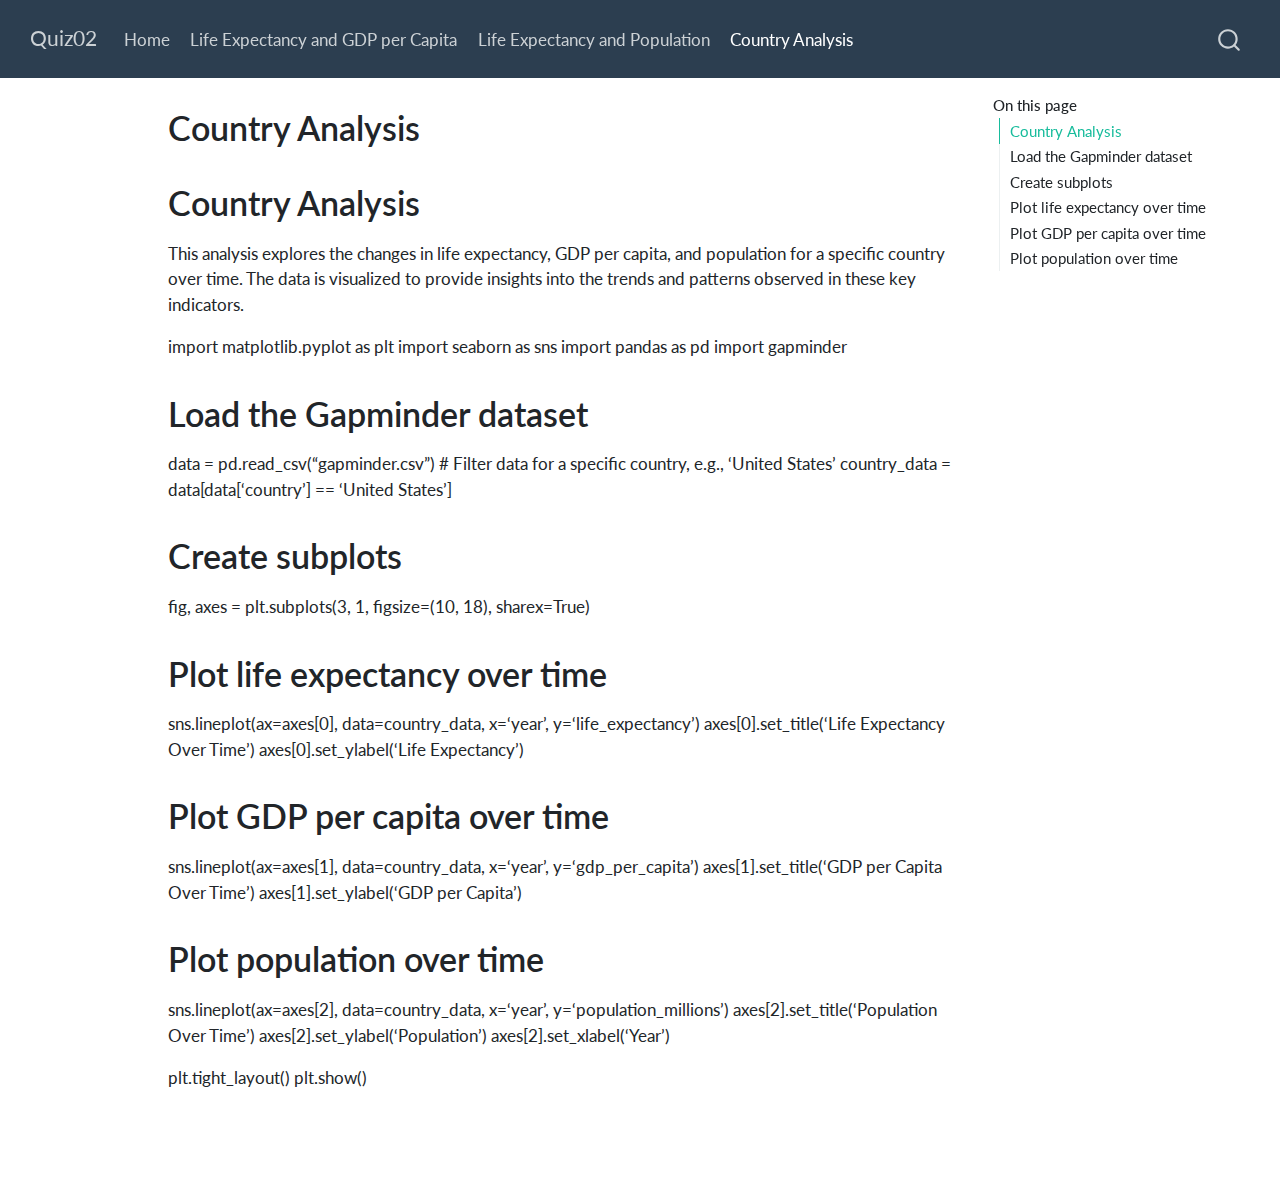
==== docs/country.html @ c053fc92 "Initial creation of website" ====
<!DOCTYPE html>
<html xmlns="http://www.w3.org/1999/xhtml" lang="en" xml:lang="en"><head>

<meta charset="utf-8">
<meta name="generator" content="quarto-1.5.57">

<meta name="viewport" content="width=device-width, initial-scale=1.0, user-scalable=yes">


<title>Country Analysis – Quiz02</title>
<style>
code{white-space: pre-wrap;}
span.smallcaps{font-variant: small-caps;}
div.columns{display: flex; gap: min(4vw, 1.5em);}
div.column{flex: auto; overflow-x: auto;}
div.hanging-indent{margin-left: 1.5em; text-indent: -1.5em;}
ul.task-list{list-style: none;}
ul.task-list li input[type="checkbox"] {
  width: 0.8em;
  margin: 0 0.8em 0.2em -1em; /* quarto-specific, see https://github.com/quarto-dev/quarto-cli/issues/4556 */ 
  vertical-align: middle;
}
</style>


<script src="site_libs/quarto-nav/quarto-nav.js"></script>
<script src="site_libs/quarto-nav/headroom.min.js"></script>
<script src="site_libs/clipboard/clipboard.min.js"></script>
<script src="site_libs/quarto-search/autocomplete.umd.js"></script>
<script src="site_libs/quarto-search/fuse.min.js"></script>
<script src="site_libs/quarto-search/quarto-search.js"></script>
<meta name="quarto:offset" content="./">
<script src="site_libs/quarto-html/quarto.js"></script>
<script src="site_libs/quarto-html/popper.min.js"></script>
<script src="site_libs/quarto-html/tippy.umd.min.js"></script>
<script src="site_libs/quarto-html/anchor.min.js"></script>
<link href="site_libs/quarto-html/tippy.css" rel="stylesheet">
<link href="site_libs/quarto-html/quarto-syntax-highlighting.css" rel="stylesheet" id="quarto-text-highlighting-styles">
<script src="site_libs/bootstrap/bootstrap.min.js"></script>
<link href="site_libs/bootstrap/bootstrap-icons.css" rel="stylesheet">
<link href="site_libs/bootstrap/bootstrap.min.css" rel="stylesheet" id="quarto-bootstrap" data-mode="light">
<script id="quarto-search-options" type="application/json">{
  "location": "navbar",
  "copy-button": false,
  "collapse-after": 3,
  "panel-placement": "end",
  "type": "overlay",
  "limit": 50,
  "keyboard-shortcut": [
    "f",
    "/",
    "s"
  ],
  "show-item-context": false,
  "language": {
    "search-no-results-text": "No results",
    "search-matching-documents-text": "matching documents",
    "search-copy-link-title": "Copy link to search",
    "search-hide-matches-text": "Hide additional matches",
    "search-more-match-text": "more match in this document",
    "search-more-matches-text": "more matches in this document",
    "search-clear-button-title": "Clear",
    "search-text-placeholder": "",
    "search-detached-cancel-button-title": "Cancel",
    "search-submit-button-title": "Submit",
    "search-label": "Search"
  }
}</script>


<link rel="stylesheet" href="styles.css">
</head>

<body class="nav-fixed">

<div id="quarto-search-results"></div>
  <header id="quarto-header" class="headroom fixed-top">
    <nav class="navbar navbar-expand-lg " data-bs-theme="dark">
      <div class="navbar-container container-fluid">
      <div class="navbar-brand-container mx-auto">
    <a class="navbar-brand" href="./index.html">
    <span class="navbar-title">Quiz02</span>
    </a>
  </div>
            <div id="quarto-search" class="" title="Search"></div>
          <button class="navbar-toggler" type="button" data-bs-toggle="collapse" data-bs-target="#navbarCollapse" aria-controls="navbarCollapse" role="menu" aria-expanded="false" aria-label="Toggle navigation" onclick="if (window.quartoToggleHeadroom) { window.quartoToggleHeadroom(); }">
  <span class="navbar-toggler-icon"></span>
</button>
          <div class="collapse navbar-collapse" id="navbarCollapse">
            <ul class="navbar-nav navbar-nav-scroll me-auto">
  <li class="nav-item">
    <a class="nav-link" href="./index.html"> 
<span class="menu-text">Home</span></a>
  </li>  
  <li class="nav-item">
    <a class="nav-link" href="./life-gdp.html"> 
<span class="menu-text">Life Expectancy and GDP per Capita</span></a>
  </li>  
  <li class="nav-item">
    <a class="nav-link" href="./life-population.html"> 
<span class="menu-text">Life Expectancy and Population</span></a>
  </li>  
  <li class="nav-item">
    <a class="nav-link active" href="./country.html" aria-current="page"> 
<span class="menu-text">Country Analysis</span></a>
  </li>  
</ul>
          </div> <!-- /navcollapse -->
            <div class="quarto-navbar-tools">
</div>
      </div> <!-- /container-fluid -->
    </nav>
</header>
<!-- content -->
<div id="quarto-content" class="quarto-container page-columns page-rows-contents page-layout-article page-navbar">
<!-- sidebar -->
<!-- margin-sidebar -->
    <div id="quarto-margin-sidebar" class="sidebar margin-sidebar">
        <nav id="TOC" role="doc-toc" class="toc-active">
    <h2 id="toc-title">On this page</h2>
   
  <ul>
  <li><a href="#country-analysis" id="toc-country-analysis" class="nav-link active" data-scroll-target="#country-analysis">Country Analysis</a></li>
  <li><a href="#load-the-gapminder-dataset" id="toc-load-the-gapminder-dataset" class="nav-link" data-scroll-target="#load-the-gapminder-dataset">Load the Gapminder dataset</a></li>
  <li><a href="#create-subplots" id="toc-create-subplots" class="nav-link" data-scroll-target="#create-subplots">Create subplots</a></li>
  <li><a href="#plot-life-expectancy-over-time" id="toc-plot-life-expectancy-over-time" class="nav-link" data-scroll-target="#plot-life-expectancy-over-time">Plot life expectancy over time</a></li>
  <li><a href="#plot-gdp-per-capita-over-time" id="toc-plot-gdp-per-capita-over-time" class="nav-link" data-scroll-target="#plot-gdp-per-capita-over-time">Plot GDP per capita over time</a></li>
  <li><a href="#plot-population-over-time" id="toc-plot-population-over-time" class="nav-link" data-scroll-target="#plot-population-over-time">Plot population over time</a></li>
  </ul>
</nav>
    </div>
<!-- main -->
<main class="content" id="quarto-document-content">

<header id="title-block-header" class="quarto-title-block default">
<div class="quarto-title">
<h1 class="title">Country Analysis</h1>
</div>



<div class="quarto-title-meta">

    
  
    
  </div>
  


</header>


<section id="country-analysis" class="level1">
<h1>Country Analysis</h1>
<p>This analysis explores the changes in life expectancy, GDP per capita, and population for a specific country over time. The data is visualized to provide insights into the trends and patterns observed in these key indicators.</p>
<p>import matplotlib.pyplot as plt import seaborn as sns import pandas as pd import gapminder</p>
</section>
<section id="load-the-gapminder-dataset" class="level1">
<h1>Load the Gapminder dataset</h1>
<p>data = pd.read_csv(“gapminder.csv”) # Filter data for a specific country, e.g., ‘United States’ country_data = data[data[‘country’] == ‘United States’]</p>
</section>
<section id="create-subplots" class="level1">
<h1>Create subplots</h1>
<p>fig, axes = plt.subplots(3, 1, figsize=(10, 18), sharex=True)</p>
</section>
<section id="plot-life-expectancy-over-time" class="level1">
<h1>Plot life expectancy over time</h1>
<p>sns.lineplot(ax=axes[0], data=country_data, x=‘year’, y=‘life_expectancy’) axes[0].set_title(‘Life Expectancy Over Time’) axes[0].set_ylabel(‘Life Expectancy’)</p>
</section>
<section id="plot-gdp-per-capita-over-time" class="level1">
<h1>Plot GDP per capita over time</h1>
<p>sns.lineplot(ax=axes[1], data=country_data, x=‘year’, y=‘gdp_per_capita’) axes[1].set_title(‘GDP per Capita Over Time’) axes[1].set_ylabel(‘GDP per Capita’)</p>
</section>
<section id="plot-population-over-time" class="level1">
<h1>Plot population over time</h1>
<p>sns.lineplot(ax=axes[2], data=country_data, x=‘year’, y=‘population_millions’) axes[2].set_title(‘Population Over Time’) axes[2].set_ylabel(‘Population’) axes[2].set_xlabel(‘Year’)</p>
<p>plt.tight_layout() plt.show()</p>


</section>

</main> <!-- /main -->
<script id="quarto-html-after-body" type="application/javascript">
window.document.addEventListener("DOMContentLoaded", function (event) {
  const toggleBodyColorMode = (bsSheetEl) => {
    const mode = bsSheetEl.getAttribute("data-mode");
    const bodyEl = window.document.querySelector("body");
    if (mode === "dark") {
      bodyEl.classList.add("quarto-dark");
      bodyEl.classList.remove("quarto-light");
    } else {
      bodyEl.classList.add("quarto-light");
      bodyEl.classList.remove("quarto-dark");
    }
  }
  const toggleBodyColorPrimary = () => {
    const bsSheetEl = window.document.querySelector("link#quarto-bootstrap");
    if (bsSheetEl) {
      toggleBodyColorMode(bsSheetEl);
    }
  }
  toggleBodyColorPrimary();  
  const icon = "";
  const anchorJS = new window.AnchorJS();
  anchorJS.options = {
    placement: 'right',
    icon: icon
  };
  anchorJS.add('.anchored');
  const isCodeAnnotation = (el) => {
    for (const clz of el.classList) {
      if (clz.startsWith('code-annotation-')) {                     
        return true;
      }
    }
    return false;
  }
  const onCopySuccess = function(e) {
    // button target
    const button = e.trigger;
    // don't keep focus
    button.blur();
    // flash "checked"
    button.classList.add('code-copy-button-checked');
    var currentTitle = button.getAttribute("title");
    button.setAttribute("title", "Copied!");
    let tooltip;
    if (window.bootstrap) {
      button.setAttribute("data-bs-toggle", "tooltip");
      button.setAttribute("data-bs-placement", "left");
      button.setAttribute("data-bs-title", "Copied!");
      tooltip = new bootstrap.Tooltip(button, 
        { trigger: "manual", 
          customClass: "code-copy-button-tooltip",
          offset: [0, -8]});
      tooltip.show();    
    }
    setTimeout(function() {
      if (tooltip) {
        tooltip.hide();
        button.removeAttribute("data-bs-title");
        button.removeAttribute("data-bs-toggle");
        button.removeAttribute("data-bs-placement");
      }
      button.setAttribute("title", currentTitle);
      button.classList.remove('code-copy-button-checked');
    }, 1000);
    // clear code selection
    e.clearSelection();
  }
  const getTextToCopy = function(trigger) {
      const codeEl = trigger.previousElementSibling.cloneNode(true);
      for (const childEl of codeEl.children) {
        if (isCodeAnnotation(childEl)) {
          childEl.remove();
        }
      }
      return codeEl.innerText;
  }
  const clipboard = new window.ClipboardJS('.code-copy-button:not([data-in-quarto-modal])', {
    text: getTextToCopy
  });
  clipboard.on('success', onCopySuccess);
  if (window.document.getElementById('quarto-embedded-source-code-modal')) {
    // For code content inside modals, clipBoardJS needs to be initialized with a container option
    // TODO: Check when it could be a function (https://github.com/zenorocha/clipboard.js/issues/860)
    const clipboardModal = new window.ClipboardJS('.code-copy-button[data-in-quarto-modal]', {
      text: getTextToCopy,
      container: window.document.getElementById('quarto-embedded-source-code-modal')
    });
    clipboardModal.on('success', onCopySuccess);
  }
    var localhostRegex = new RegExp(/^(?:http|https):\/\/localhost\:?[0-9]*\//);
    var mailtoRegex = new RegExp(/^mailto:/);
      var filterRegex = new RegExp('/' + window.location.host + '/');
    var isInternal = (href) => {
        return filterRegex.test(href) || localhostRegex.test(href) || mailtoRegex.test(href);
    }
    // Inspect non-navigation links and adorn them if external
 	var links = window.document.querySelectorAll('a[href]:not(.nav-link):not(.navbar-brand):not(.toc-action):not(.sidebar-link):not(.sidebar-item-toggle):not(.pagination-link):not(.no-external):not([aria-hidden]):not(.dropdown-item):not(.quarto-navigation-tool):not(.about-link)');
    for (var i=0; i<links.length; i++) {
      const link = links[i];
      if (!isInternal(link.href)) {
        // undo the damage that might have been done by quarto-nav.js in the case of
        // links that we want to consider external
        if (link.dataset.originalHref !== undefined) {
          link.href = link.dataset.originalHref;
        }
      }
    }
  function tippyHover(el, contentFn, onTriggerFn, onUntriggerFn) {
    const config = {
      allowHTML: true,
      maxWidth: 500,
      delay: 100,
      arrow: false,
      appendTo: function(el) {
          return el.parentElement;
      },
      interactive: true,
      interactiveBorder: 10,
      theme: 'quarto',
      placement: 'bottom-start',
    };
    if (contentFn) {
      config.content = contentFn;
    }
    if (onTriggerFn) {
      config.onTrigger = onTriggerFn;
    }
    if (onUntriggerFn) {
      config.onUntrigger = onUntriggerFn;
    }
    window.tippy(el, config); 
  }
  const noterefs = window.document.querySelectorAll('a[role="doc-noteref"]');
  for (var i=0; i<noterefs.length; i++) {
    const ref = noterefs[i];
    tippyHover(ref, function() {
      // use id or data attribute instead here
      let href = ref.getAttribute('data-footnote-href') || ref.getAttribute('href');
      try { href = new URL(href).hash; } catch {}
      const id = href.replace(/^#\/?/, "");
      const note = window.document.getElementById(id);
      if (note) {
        return note.innerHTML;
      } else {
        return "";
      }
    });
  }
  const xrefs = window.document.querySelectorAll('a.quarto-xref');
  const processXRef = (id, note) => {
    // Strip column container classes
    const stripColumnClz = (el) => {
      el.classList.remove("page-full", "page-columns");
      if (el.children) {
        for (const child of el.children) {
          stripColumnClz(child);
        }
      }
    }
    stripColumnClz(note)
    if (id === null || id.startsWith('sec-')) {
      // Special case sections, only their first couple elements
      const container = document.createElement("div");
      if (note.children && note.children.length > 2) {
        container.appendChild(note.children[0].cloneNode(true));
        for (let i = 1; i < note.children.length; i++) {
          const child = note.children[i];
          if (child.tagName === "P" && child.innerText === "") {
            continue;
          } else {
            container.appendChild(child.cloneNode(true));
            break;
          }
        }
        if (window.Quarto?.typesetMath) {
          window.Quarto.typesetMath(container);
        }
        return container.innerHTML
      } else {
        if (window.Quarto?.typesetMath) {
          window.Quarto.typesetMath(note);
        }
        return note.innerHTML;
      }
    } else {
      // Remove any anchor links if they are present
      const anchorLink = note.querySelector('a.anchorjs-link');
      if (anchorLink) {
        anchorLink.remove();
      }
      if (window.Quarto?.typesetMath) {
        window.Quarto.typesetMath(note);
      }
      // TODO in 1.5, we should make sure this works without a callout special case
      if (note.classList.contains("callout")) {
        return note.outerHTML;
      } else {
        return note.innerHTML;
      }
    }
  }
  for (var i=0; i<xrefs.length; i++) {
    const xref = xrefs[i];
    tippyHover(xref, undefined, function(instance) {
      instance.disable();
      let url = xref.getAttribute('href');
      let hash = undefined; 
      if (url.startsWith('#')) {
        hash = url;
      } else {
        try { hash = new URL(url).hash; } catch {}
      }
      if (hash) {
        const id = hash.replace(/^#\/?/, "");
        const note = window.document.getElementById(id);
        if (note !== null) {
          try {
            const html = processXRef(id, note.cloneNode(true));
            instance.setContent(html);
          } finally {
            instance.enable();
            instance.show();
          }
        } else {
          // See if we can fetch this
          fetch(url.split('#')[0])
          .then(res => res.text())
          .then(html => {
            const parser = new DOMParser();
            const htmlDoc = parser.parseFromString(html, "text/html");
            const note = htmlDoc.getElementById(id);
            if (note !== null) {
              const html = processXRef(id, note);
              instance.setContent(html);
            } 
          }).finally(() => {
            instance.enable();
            instance.show();
          });
        }
      } else {
        // See if we can fetch a full url (with no hash to target)
        // This is a special case and we should probably do some content thinning / targeting
        fetch(url)
        .then(res => res.text())
        .then(html => {
          const parser = new DOMParser();
          const htmlDoc = parser.parseFromString(html, "text/html");
          const note = htmlDoc.querySelector('main.content');
          if (note !== null) {
            // This should only happen for chapter cross references
            // (since there is no id in the URL)
            // remove the first header
            if (note.children.length > 0 && note.children[0].tagName === "HEADER") {
              note.children[0].remove();
            }
            const html = processXRef(null, note);
            instance.setContent(html);
          } 
        }).finally(() => {
          instance.enable();
          instance.show();
        });
      }
    }, function(instance) {
    });
  }
      let selectedAnnoteEl;
      const selectorForAnnotation = ( cell, annotation) => {
        let cellAttr = 'data-code-cell="' + cell + '"';
        let lineAttr = 'data-code-annotation="' +  annotation + '"';
        const selector = 'span[' + cellAttr + '][' + lineAttr + ']';
        return selector;
      }
      const selectCodeLines = (annoteEl) => {
        const doc = window.document;
        const targetCell = annoteEl.getAttribute("data-target-cell");
        const targetAnnotation = annoteEl.getAttribute("data-target-annotation");
        const annoteSpan = window.document.querySelector(selectorForAnnotation(targetCell, targetAnnotation));
        const lines = annoteSpan.getAttribute("data-code-lines").split(",");
        const lineIds = lines.map((line) => {
          return targetCell + "-" + line;
        })
        let top = null;
        let height = null;
        let parent = null;
        if (lineIds.length > 0) {
            //compute the position of the single el (top and bottom and make a div)
            const el = window.document.getElementById(lineIds[0]);
            top = el.offsetTop;
            height = el.offsetHeight;
            parent = el.parentElement.parentElement;
          if (lineIds.length > 1) {
            const lastEl = window.document.getElementById(lineIds[lineIds.length - 1]);
            const bottom = lastEl.offsetTop + lastEl.offsetHeight;
            height = bottom - top;
          }
          if (top !== null && height !== null && parent !== null) {
            // cook up a div (if necessary) and position it 
            let div = window.document.getElementById("code-annotation-line-highlight");
            if (div === null) {
              div = window.document.createElement("div");
              div.setAttribute("id", "code-annotation-line-highlight");
              div.style.position = 'absolute';
              parent.appendChild(div);
            }
            div.style.top = top - 2 + "px";
            div.style.height = height + 4 + "px";
            div.style.left = 0;
            let gutterDiv = window.document.getElementById("code-annotation-line-highlight-gutter");
            if (gutterDiv === null) {
              gutterDiv = window.document.createElement("div");
              gutterDiv.setAttribute("id", "code-annotation-line-highlight-gutter");
              gutterDiv.style.position = 'absolute';
              const codeCell = window.document.getElementById(targetCell);
              const gutter = codeCell.querySelector('.code-annotation-gutter');
              gutter.appendChild(gutterDiv);
            }
            gutterDiv.style.top = top - 2 + "px";
            gutterDiv.style.height = height + 4 + "px";
          }
          selectedAnnoteEl = annoteEl;
        }
      };
      const unselectCodeLines = () => {
        const elementsIds = ["code-annotation-line-highlight", "code-annotation-line-highlight-gutter"];
        elementsIds.forEach((elId) => {
          const div = window.document.getElementById(elId);
          if (div) {
            div.remove();
          }
        });
        selectedAnnoteEl = undefined;
      };
        // Handle positioning of the toggle
    window.addEventListener(
      "resize",
      throttle(() => {
        elRect = undefined;
        if (selectedAnnoteEl) {
          selectCodeLines(selectedAnnoteEl);
        }
      }, 10)
    );
    function throttle(fn, ms) {
    let throttle = false;
    let timer;
      return (...args) => {
        if(!throttle) { // first call gets through
            fn.apply(this, args);
            throttle = true;
        } else { // all the others get throttled
            if(timer) clearTimeout(timer); // cancel #2
            timer = setTimeout(() => {
              fn.apply(this, args);
              timer = throttle = false;
            }, ms);
        }
      };
    }
      // Attach click handler to the DT
      const annoteDls = window.document.querySelectorAll('dt[data-target-cell]');
      for (const annoteDlNode of annoteDls) {
        annoteDlNode.addEventListener('click', (event) => {
          const clickedEl = event.target;
          if (clickedEl !== selectedAnnoteEl) {
            unselectCodeLines();
            const activeEl = window.document.querySelector('dt[data-target-cell].code-annotation-active');
            if (activeEl) {
              activeEl.classList.remove('code-annotation-active');
            }
            selectCodeLines(clickedEl);
            clickedEl.classList.add('code-annotation-active');
          } else {
            // Unselect the line
            unselectCodeLines();
            clickedEl.classList.remove('code-annotation-active');
          }
        });
      }
  const findCites = (el) => {
    const parentEl = el.parentElement;
    if (parentEl) {
      const cites = parentEl.dataset.cites;
      if (cites) {
        return {
          el,
          cites: cites.split(' ')
        };
      } else {
        return findCites(el.parentElement)
      }
    } else {
      return undefined;
    }
  };
  var bibliorefs = window.document.querySelectorAll('a[role="doc-biblioref"]');
  for (var i=0; i<bibliorefs.length; i++) {
    const ref = bibliorefs[i];
    const citeInfo = findCites(ref);
    if (citeInfo) {
      tippyHover(citeInfo.el, function() {
        var popup = window.document.createElement('div');
        citeInfo.cites.forEach(function(cite) {
          var citeDiv = window.document.createElement('div');
          citeDiv.classList.add('hanging-indent');
          citeDiv.classList.add('csl-entry');
          var biblioDiv = window.document.getElementById('ref-' + cite);
          if (biblioDiv) {
            citeDiv.innerHTML = biblioDiv.innerHTML;
          }
          popup.appendChild(citeDiv);
        });
        return popup.innerHTML;
      });
    }
  }
});
</script>
</div> <!-- /content -->




</body></html>
---- docs/site_libs/quarto-html/tippy.css ----
.tippy-box[data-animation=fade][data-state=hidden]{opacity:0}[data-tippy-root]{max-width:calc(100vw - 10px)}.tippy-box{position:relative;background-color:#333;color:#fff;border-radius:4px;font-size:14px;line-height:1.4;white-space:normal;outline:0;transition-property:transform,visibility,opacity}.tippy-box[data-placement^=top]>.tippy-arrow{bottom:0}.tippy-box[data-placement^=top]>.tippy-arrow:before{bottom:-7px;left:0;border-width:8px 8px 0;border-top-color:initial;transform-origin:center top}.tippy-box[data-placement^=bottom]>.tippy-arrow{top:0}.tippy-box[data-placement^=bottom]>.tippy-arrow:before{top:-7px;left:0;border-width:0 8px 8px;border-bottom-color:initial;transform-origin:center bottom}.tippy-box[data-placement^=left]>.tippy-arrow{right:0}.tippy-box[data-placement^=left]>.tippy-arrow:before{border-width:8px 0 8px 8px;border-left-color:initial;right:-7px;transform-origin:center left}.tippy-box[data-placement^=right]>.tippy-arrow{left:0}.tippy-box[data-placement^=right]>.tippy-arrow:before{left:-7px;border-width:8px 8px 8px 0;border-right-color:initial;transform-origin:center right}.tippy-box[data-inertia][data-state=visible]{transition-timing-function:cubic-bezier(.54,1.5,.38,1.11)}.tippy-arrow{width:16px;height:16px;color:#333}.tippy-arrow:before{content:"";position:absolute;border-color:transparent;border-style:solid}.tippy-content{position:relative;padding:5px 9px;z-index:1}
---- docs/site_libs/quarto-html/quarto-syntax-highlighting.css ----
/* quarto syntax highlight colors */
:root {
  --quarto-hl-ot-color: #003B4F;
  --quarto-hl-at-color: #657422;
  --quarto-hl-ss-color: #20794D;
  --quarto-hl-an-color: #5E5E5E;
  --quarto-hl-fu-color: #4758AB;
  --quarto-hl-st-color: #20794D;
  --quarto-hl-cf-color: #003B4F;
  --quarto-hl-op-color: #5E5E5E;
  --quarto-hl-er-color: #AD0000;
  --quarto-hl-bn-color: #AD0000;
  --quarto-hl-al-color: #AD0000;
  --quarto-hl-va-color: #111111;
  --quarto-hl-bu-color: inherit;
  --quarto-hl-ex-color: inherit;
  --quarto-hl-pp-color: #AD0000;
  --quarto-hl-in-color: #5E5E5E;
  --quarto-hl-vs-color: #20794D;
  --quarto-hl-wa-color: #5E5E5E;
  --quarto-hl-do-color: #5E5E5E;
  --quarto-hl-im-color: #00769E;
  --quarto-hl-ch-color: #20794D;
  --quarto-hl-dt-color: #AD0000;
  --quarto-hl-fl-color: #AD0000;
  --quarto-hl-co-color: #5E5E5E;
  --quarto-hl-cv-color: #5E5E5E;
  --quarto-hl-cn-color: #8f5902;
  --quarto-hl-sc-color: #5E5E5E;
  --quarto-hl-dv-color: #AD0000;
  --quarto-hl-kw-color: #003B4F;
}

/* other quarto variables */
:root {
  --quarto-font-monospace: SFMono-Regular, Menlo, Monaco, Consolas, "Liberation Mono", "Courier New", monospace;
}

pre > code.sourceCode > span {
  color: #003B4F;
}

code span {
  color: #003B4F;
}

code.sourceCode > span {
  color: #003B4F;
}

div.sourceCode,
div.sourceCode pre.sourceCode {
  color: #003B4F;
}

code span.ot {
  color: #003B4F;
  font-style: inherit;
}

code span.at {
  color: #657422;
  font-style: inherit;
}

code span.ss {
  color: #20794D;
  font-style: inherit;
}

code span.an {
  color: #5E5E5E;
  font-style: inherit;
}

code span.fu {
  color: #4758AB;
  font-style: inherit;
}

code span.st {
  color: #20794D;
  font-style: inherit;
}

code span.cf {
  color: #003B4F;
  font-weight: bold;
  font-style: inherit;
}

code span.op {
  color: #5E5E5E;
  font-style: inherit;
}

code span.er {
  color: #AD0000;
  font-style: inherit;
}

code span.bn {
  color: #AD0000;
  font-style: inherit;
}

code span.al {
  color: #AD0000;
  font-style: inherit;
}

code span.va {
  color: #111111;
  font-style: inherit;
}

code span.bu {
  font-style: inherit;
}

code span.ex {
  font-style: inherit;
}

code span.pp {
  color: #AD0000;
  font-style: inherit;
}

code span.in {
  color: #5E5E5E;
  font-style: inherit;
}

code span.vs {
  color: #20794D;
  font-style: inherit;
}

code span.wa {
  color: #5E5E5E;
  font-style: italic;
}

code span.do {
  color: #5E5E5E;
  font-style: italic;
}

code span.im {
  color: #00769E;
  font-style: inherit;
}

code span.ch {
  color: #20794D;
  font-style: inherit;
}

code span.dt {
  color: #AD0000;
  font-style: inherit;
}

code span.fl {
  color: #AD0000;
  font-style: inherit;
}

code span.co {
  color: #5E5E5E;
  font-style: inherit;
}

code span.cv {
  color: #5E5E5E;
  font-style: italic;
}

code span.cn {
  color: #8f5902;
  font-style: inherit;
}

code span.sc {
  color: #5E5E5E;
  font-style: inherit;
}

code span.dv {
  color: #AD0000;
  font-style: inherit;
}

code span.kw {
  color: #003B4F;
  font-weight: bold;
  font-style: inherit;
}

.prevent-inlining {
  content: "</";
}

/*# sourceMappingURL=debc5d5d77c3f9108843748ff7464032.css.map */
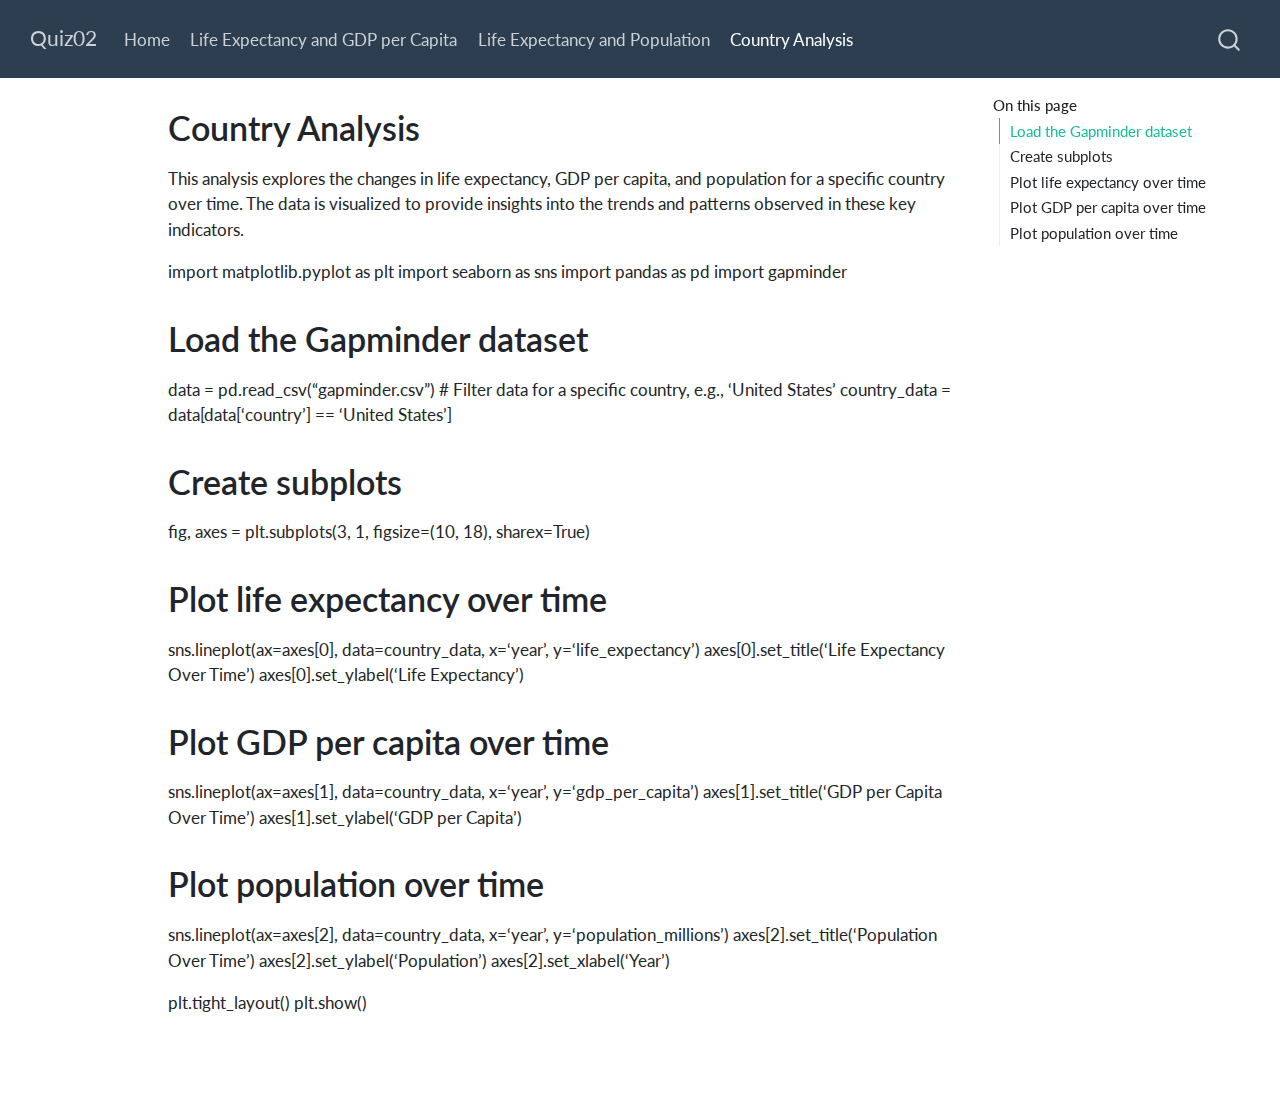
==== commit e91c66d4: "add previous commit to quarto" ====
--- a/docs/country.html
+++ b/docs/country.html
@@ -120,8 +120,7 @@
     <h2 id="toc-title">On this page</h2>
    
   <ul>
-  <li><a href="#country-analysis" id="toc-country-analysis" class="nav-link active" data-scroll-target="#country-analysis">Country Analysis</a></li>
-  <li><a href="#load-the-gapminder-dataset" id="toc-load-the-gapminder-dataset" class="nav-link" data-scroll-target="#load-the-gapminder-dataset">Load the Gapminder dataset</a></li>
+  <li><a href="#load-the-gapminder-dataset" id="toc-load-the-gapminder-dataset" class="nav-link active" data-scroll-target="#load-the-gapminder-dataset">Load the Gapminder dataset</a></li>
   <li><a href="#create-subplots" id="toc-create-subplots" class="nav-link" data-scroll-target="#create-subplots">Create subplots</a></li>
   <li><a href="#plot-life-expectancy-over-time" id="toc-plot-life-expectancy-over-time" class="nav-link" data-scroll-target="#plot-life-expectancy-over-time">Plot life expectancy over time</a></li>
   <li><a href="#plot-gdp-per-capita-over-time" id="toc-plot-gdp-per-capita-over-time" class="nav-link" data-scroll-target="#plot-gdp-per-capita-over-time">Plot GDP per capita over time</a></li>
@@ -151,11 +150,8 @@
 </header>
 
 
-<section id="country-analysis" class="level1">
-<h1>Country Analysis</h1>
 <p>This analysis explores the changes in life expectancy, GDP per capita, and population for a specific country over time. The data is visualized to provide insights into the trends and patterns observed in these key indicators.</p>
 <p>import matplotlib.pyplot as plt import seaborn as sns import pandas as pd import gapminder</p>
-</section>
 <section id="load-the-gapminder-dataset" class="level1">
 <h1>Load the Gapminder dataset</h1>
 <p>data = pd.read_csv(“gapminder.csv”) # Filter data for a specific country, e.g., ‘United States’ country_data = data[data[‘country’] == ‘United States’]</p>
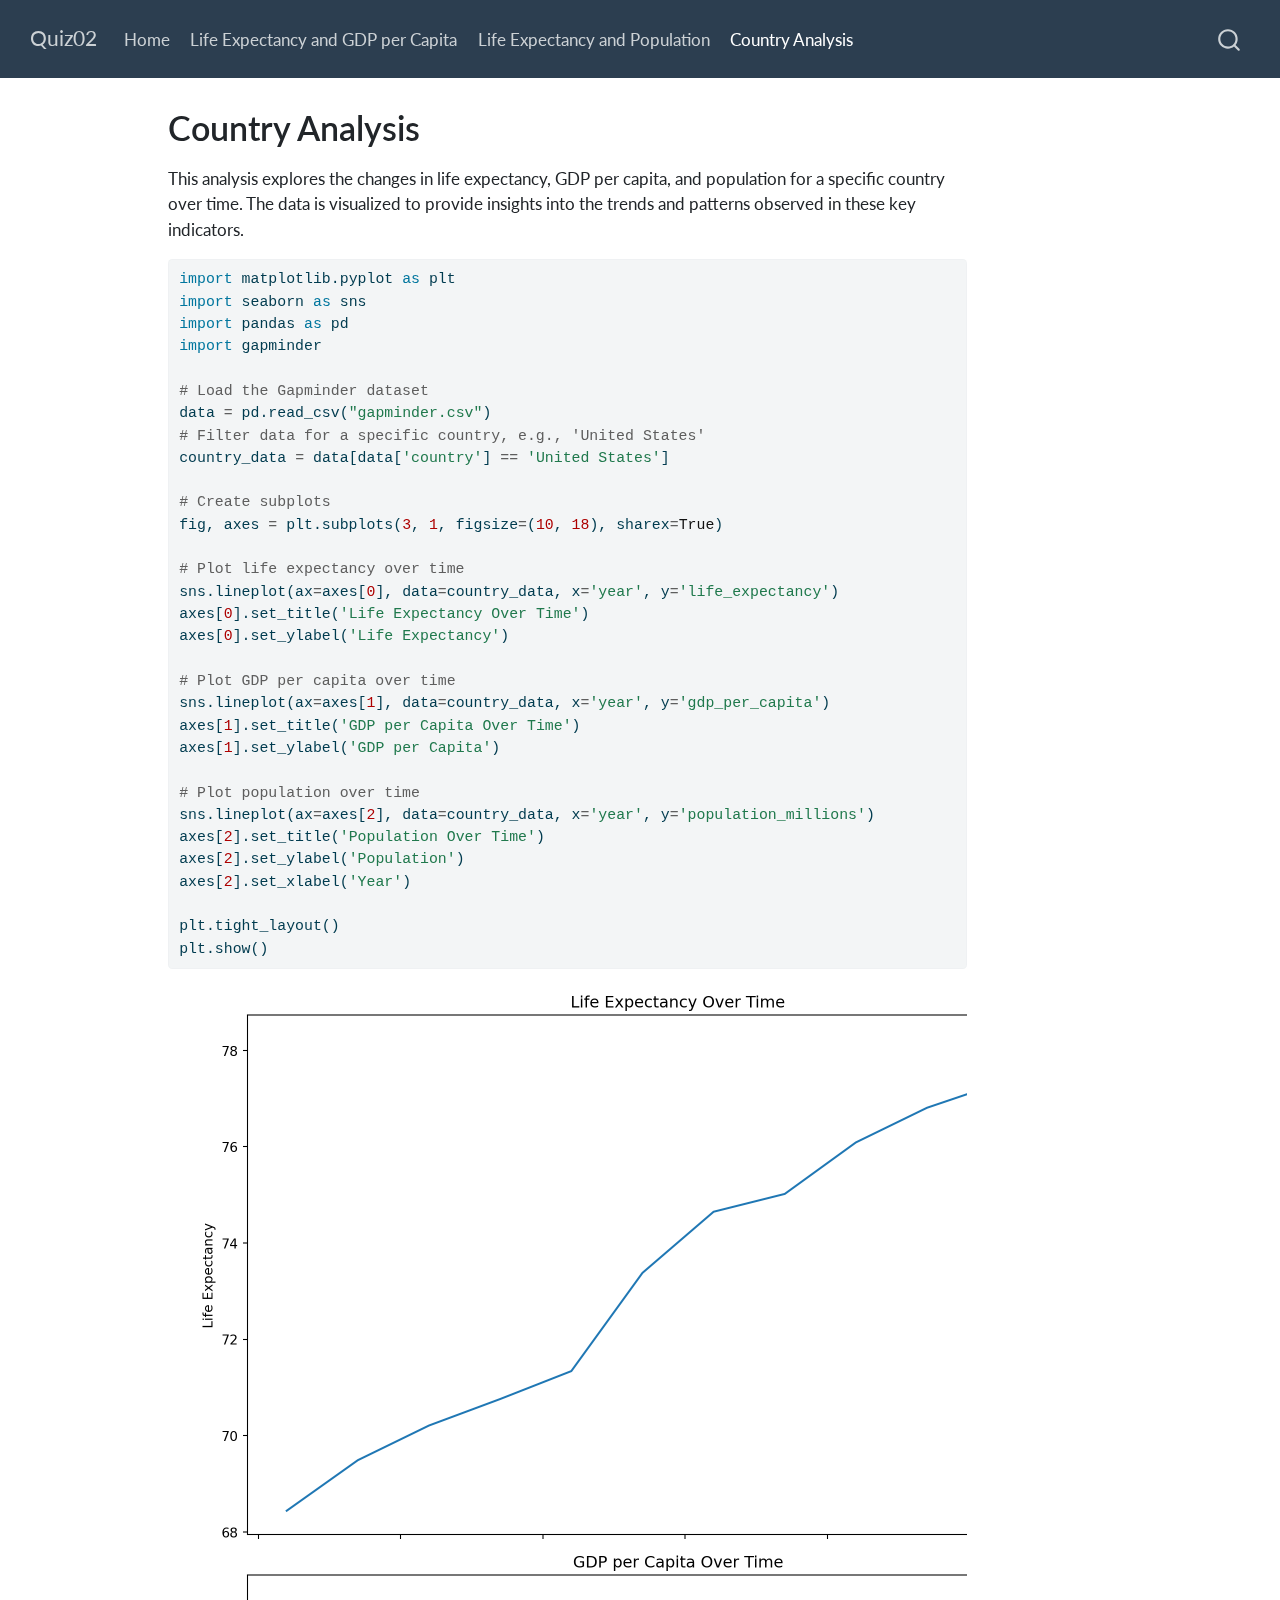
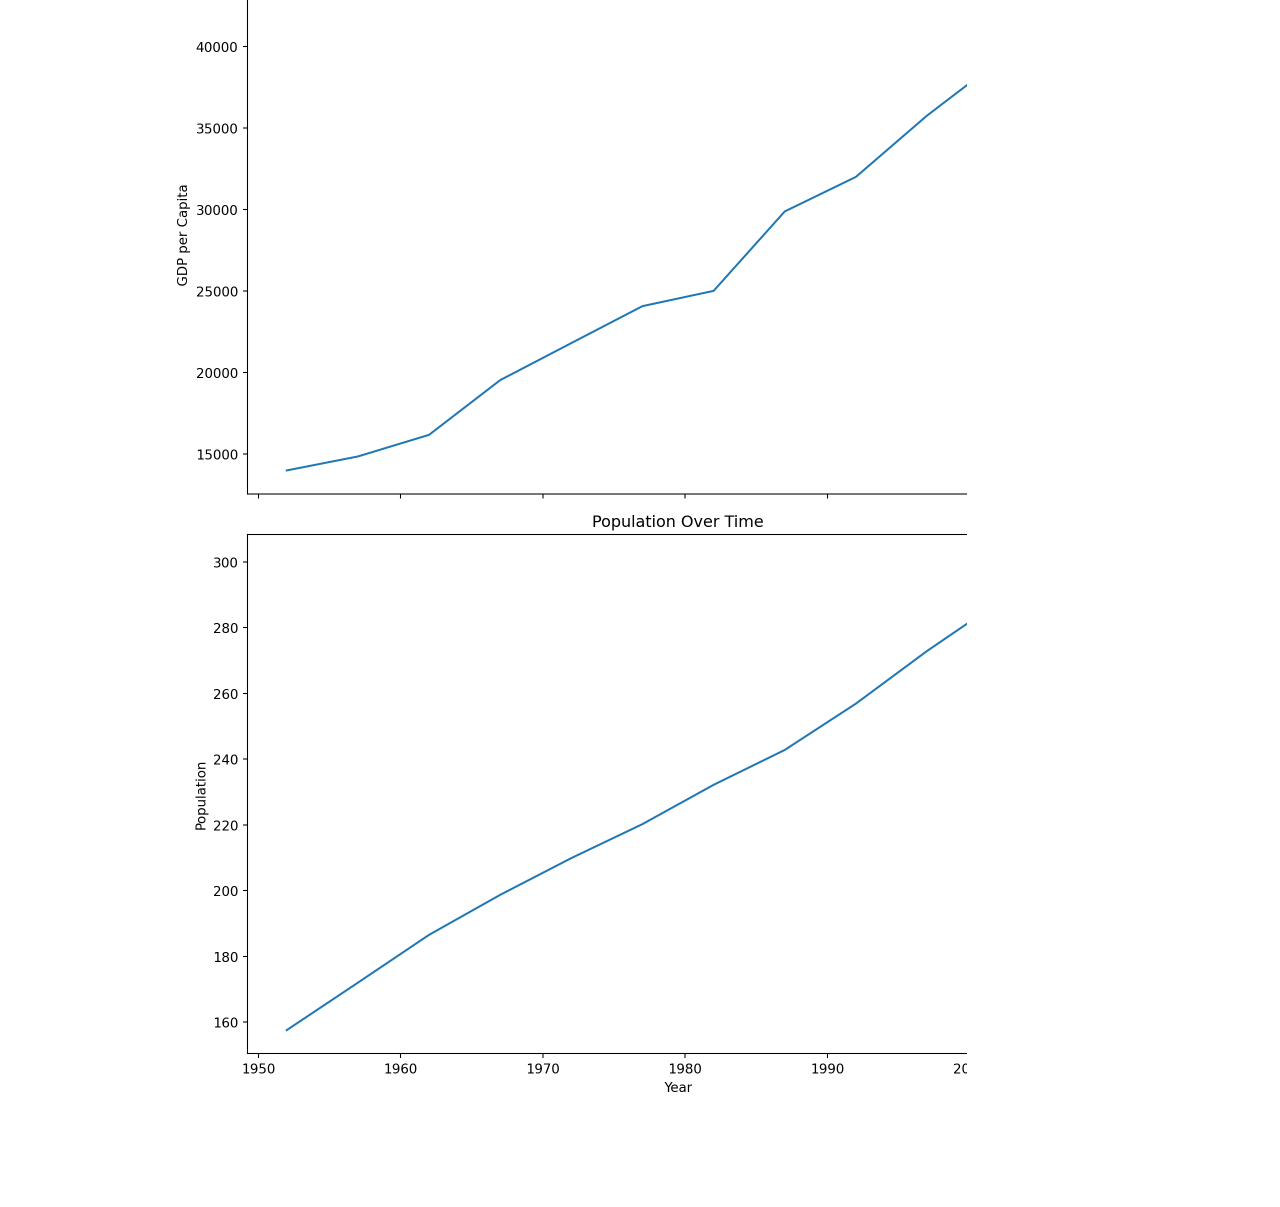
==== commit 227af5c2: "fix issue with code blocks" ====
--- a/docs/country.html
+++ b/docs/country.html
@@ -19,6 +19,40 @@
   width: 0.8em;
   margin: 0 0.8em 0.2em -1em; /* quarto-specific, see https://github.com/quarto-dev/quarto-cli/issues/4556 */ 
   vertical-align: middle;
+}
+/* CSS for syntax highlighting */
+pre > code.sourceCode { white-space: pre; position: relative; }
+pre > code.sourceCode > span { line-height: 1.25; }
+pre > code.sourceCode > span:empty { height: 1.2em; }
+.sourceCode { overflow: visible; }
+code.sourceCode > span { color: inherit; text-decoration: inherit; }
+div.sourceCode { margin: 1em 0; }
+pre.sourceCode { margin: 0; }
+@media screen {
+div.sourceCode { overflow: auto; }
+}
+@media print {
+pre > code.sourceCode { white-space: pre-wrap; }
+pre > code.sourceCode > span { display: inline-block; text-indent: -5em; padding-left: 5em; }
+}
+pre.numberSource code
+  { counter-reset: source-line 0; }
+pre.numberSource code > span
+  { position: relative; left: -4em; counter-increment: source-line; }
+pre.numberSource code > span > a:first-child::before
+  { content: counter(source-line);
+    position: relative; left: -1em; text-align: right; vertical-align: baseline;
+    border: none; display: inline-block;
+    -webkit-touch-callout: none; -webkit-user-select: none;
+    -khtml-user-select: none; -moz-user-select: none;
+    -ms-user-select: none; user-select: none;
+    padding: 0 4px; width: 4em;
+  }
+pre.numberSource { margin-left: 3em;  padding-left: 4px; }
+div.sourceCode
+  {   }
+@media screen {
+pre > code.sourceCode > span > a:first-child::before { text-decoration: underline; }
 }
 </style>
 
@@ -115,18 +149,8 @@
 <div id="quarto-content" class="quarto-container page-columns page-rows-contents page-layout-article page-navbar">
 <!-- sidebar -->
 <!-- margin-sidebar -->
-    <div id="quarto-margin-sidebar" class="sidebar margin-sidebar">
-        <nav id="TOC" role="doc-toc" class="toc-active">
-    <h2 id="toc-title">On this page</h2>
-   
-  <ul>
-  <li><a href="#load-the-gapminder-dataset" id="toc-load-the-gapminder-dataset" class="nav-link active" data-scroll-target="#load-the-gapminder-dataset">Load the Gapminder dataset</a></li>
-  <li><a href="#create-subplots" id="toc-create-subplots" class="nav-link" data-scroll-target="#create-subplots">Create subplots</a></li>
-  <li><a href="#plot-life-expectancy-over-time" id="toc-plot-life-expectancy-over-time" class="nav-link" data-scroll-target="#plot-life-expectancy-over-time">Plot life expectancy over time</a></li>
-  <li><a href="#plot-gdp-per-capita-over-time" id="toc-plot-gdp-per-capita-over-time" class="nav-link" data-scroll-target="#plot-gdp-per-capita-over-time">Plot GDP per capita over time</a></li>
-  <li><a href="#plot-population-over-time" id="toc-plot-population-over-time" class="nav-link" data-scroll-target="#plot-population-over-time">Plot population over time</a></li>
-  </ul>
-</nav>
+    <div id="quarto-margin-sidebar" class="sidebar margin-sidebar zindex-bottom">
+        
     </div>
 <!-- main -->
 <main class="content" id="quarto-document-content">
@@ -151,30 +175,48 @@
 
 
 <p>This analysis explores the changes in life expectancy, GDP per capita, and population for a specific country over time. The data is visualized to provide insights into the trends and patterns observed in these key indicators.</p>
-<p>import matplotlib.pyplot as plt import seaborn as sns import pandas as pd import gapminder</p>
-<section id="load-the-gapminder-dataset" class="level1">
-<h1>Load the Gapminder dataset</h1>
-<p>data = pd.read_csv(“gapminder.csv”) # Filter data for a specific country, e.g., ‘United States’ country_data = data[data[‘country’] == ‘United States’]</p>
-</section>
-<section id="create-subplots" class="level1">
-<h1>Create subplots</h1>
-<p>fig, axes = plt.subplots(3, 1, figsize=(10, 18), sharex=True)</p>
-</section>
-<section id="plot-life-expectancy-over-time" class="level1">
-<h1>Plot life expectancy over time</h1>
-<p>sns.lineplot(ax=axes[0], data=country_data, x=‘year’, y=‘life_expectancy’) axes[0].set_title(‘Life Expectancy Over Time’) axes[0].set_ylabel(‘Life Expectancy’)</p>
-</section>
-<section id="plot-gdp-per-capita-over-time" class="level1">
-<h1>Plot GDP per capita over time</h1>
-<p>sns.lineplot(ax=axes[1], data=country_data, x=‘year’, y=‘gdp_per_capita’) axes[1].set_title(‘GDP per Capita Over Time’) axes[1].set_ylabel(‘GDP per Capita’)</p>
-</section>
-<section id="plot-population-over-time" class="level1">
-<h1>Plot population over time</h1>
-<p>sns.lineplot(ax=axes[2], data=country_data, x=‘year’, y=‘population_millions’) axes[2].set_title(‘Population Over Time’) axes[2].set_ylabel(‘Population’) axes[2].set_xlabel(‘Year’)</p>
-<p>plt.tight_layout() plt.show()</p>
-
-
-</section>
+<div id="17139d9d" class="cell" data-execution_count="1">
+<div class="sourceCode cell-code" id="cb1"><pre class="sourceCode python code-with-copy"><code class="sourceCode python"><span id="cb1-1"><a href="#cb1-1" aria-hidden="true" tabindex="-1"></a><span class="im">import</span> matplotlib.pyplot <span class="im">as</span> plt</span>
+<span id="cb1-2"><a href="#cb1-2" aria-hidden="true" tabindex="-1"></a><span class="im">import</span> seaborn <span class="im">as</span> sns</span>
+<span id="cb1-3"><a href="#cb1-3" aria-hidden="true" tabindex="-1"></a><span class="im">import</span> pandas <span class="im">as</span> pd</span>
+<span id="cb1-4"><a href="#cb1-4" aria-hidden="true" tabindex="-1"></a><span class="im">import</span> gapminder</span>
+<span id="cb1-5"><a href="#cb1-5" aria-hidden="true" tabindex="-1"></a></span>
+<span id="cb1-6"><a href="#cb1-6" aria-hidden="true" tabindex="-1"></a><span class="co"># Load the Gapminder dataset</span></span>
+<span id="cb1-7"><a href="#cb1-7" aria-hidden="true" tabindex="-1"></a>data <span class="op">=</span> pd.read_csv(<span class="st">"gapminder.csv"</span>)</span>
+<span id="cb1-8"><a href="#cb1-8" aria-hidden="true" tabindex="-1"></a><span class="co"># Filter data for a specific country, e.g., 'United States'</span></span>
+<span id="cb1-9"><a href="#cb1-9" aria-hidden="true" tabindex="-1"></a>country_data <span class="op">=</span> data[data[<span class="st">'country'</span>] <span class="op">==</span> <span class="st">'United States'</span>]</span>
+<span id="cb1-10"><a href="#cb1-10" aria-hidden="true" tabindex="-1"></a></span>
+<span id="cb1-11"><a href="#cb1-11" aria-hidden="true" tabindex="-1"></a><span class="co"># Create subplots</span></span>
+<span id="cb1-12"><a href="#cb1-12" aria-hidden="true" tabindex="-1"></a>fig, axes <span class="op">=</span> plt.subplots(<span class="dv">3</span>, <span class="dv">1</span>, figsize<span class="op">=</span>(<span class="dv">10</span>, <span class="dv">18</span>), sharex<span class="op">=</span><span class="va">True</span>)</span>
+<span id="cb1-13"><a href="#cb1-13" aria-hidden="true" tabindex="-1"></a></span>
+<span id="cb1-14"><a href="#cb1-14" aria-hidden="true" tabindex="-1"></a><span class="co"># Plot life expectancy over time</span></span>
+<span id="cb1-15"><a href="#cb1-15" aria-hidden="true" tabindex="-1"></a>sns.lineplot(ax<span class="op">=</span>axes[<span class="dv">0</span>], data<span class="op">=</span>country_data, x<span class="op">=</span><span class="st">'year'</span>, y<span class="op">=</span><span class="st">'life_expectancy'</span>)</span>
+<span id="cb1-16"><a href="#cb1-16" aria-hidden="true" tabindex="-1"></a>axes[<span class="dv">0</span>].set_title(<span class="st">'Life Expectancy Over Time'</span>)</span>
+<span id="cb1-17"><a href="#cb1-17" aria-hidden="true" tabindex="-1"></a>axes[<span class="dv">0</span>].set_ylabel(<span class="st">'Life Expectancy'</span>)</span>
+<span id="cb1-18"><a href="#cb1-18" aria-hidden="true" tabindex="-1"></a></span>
+<span id="cb1-19"><a href="#cb1-19" aria-hidden="true" tabindex="-1"></a><span class="co"># Plot GDP per capita over time</span></span>
+<span id="cb1-20"><a href="#cb1-20" aria-hidden="true" tabindex="-1"></a>sns.lineplot(ax<span class="op">=</span>axes[<span class="dv">1</span>], data<span class="op">=</span>country_data, x<span class="op">=</span><span class="st">'year'</span>, y<span class="op">=</span><span class="st">'gdp_per_capita'</span>)</span>
+<span id="cb1-21"><a href="#cb1-21" aria-hidden="true" tabindex="-1"></a>axes[<span class="dv">1</span>].set_title(<span class="st">'GDP per Capita Over Time'</span>)</span>
+<span id="cb1-22"><a href="#cb1-22" aria-hidden="true" tabindex="-1"></a>axes[<span class="dv">1</span>].set_ylabel(<span class="st">'GDP per Capita'</span>)</span>
+<span id="cb1-23"><a href="#cb1-23" aria-hidden="true" tabindex="-1"></a></span>
+<span id="cb1-24"><a href="#cb1-24" aria-hidden="true" tabindex="-1"></a><span class="co"># Plot population over time</span></span>
+<span id="cb1-25"><a href="#cb1-25" aria-hidden="true" tabindex="-1"></a>sns.lineplot(ax<span class="op">=</span>axes[<span class="dv">2</span>], data<span class="op">=</span>country_data, x<span class="op">=</span><span class="st">'year'</span>, y<span class="op">=</span><span class="st">'population_millions'</span>)</span>
+<span id="cb1-26"><a href="#cb1-26" aria-hidden="true" tabindex="-1"></a>axes[<span class="dv">2</span>].set_title(<span class="st">'Population Over Time'</span>)</span>
+<span id="cb1-27"><a href="#cb1-27" aria-hidden="true" tabindex="-1"></a>axes[<span class="dv">2</span>].set_ylabel(<span class="st">'Population'</span>)</span>
+<span id="cb1-28"><a href="#cb1-28" aria-hidden="true" tabindex="-1"></a>axes[<span class="dv">2</span>].set_xlabel(<span class="st">'Year'</span>)</span>
+<span id="cb1-29"><a href="#cb1-29" aria-hidden="true" tabindex="-1"></a></span>
+<span id="cb1-30"><a href="#cb1-30" aria-hidden="true" tabindex="-1"></a>plt.tight_layout()</span>
+<span id="cb1-31"><a href="#cb1-31" aria-hidden="true" tabindex="-1"></a>plt.show()</span></code><button title="Copy to Clipboard" class="code-copy-button"><i class="bi"></i></button></pre></div>
+<div class="cell-output cell-output-display">
+<div>
+<figure class="figure">
+<p><img src="country_files/figure-html/cell-2-output-1.png" width="950" height="1718" class="figure-img"></p>
+</figure>
+</div>
+</div>
+</div>
+
+
 
 </main> <!-- /main -->
 <script id="quarto-html-after-body" type="application/javascript">
